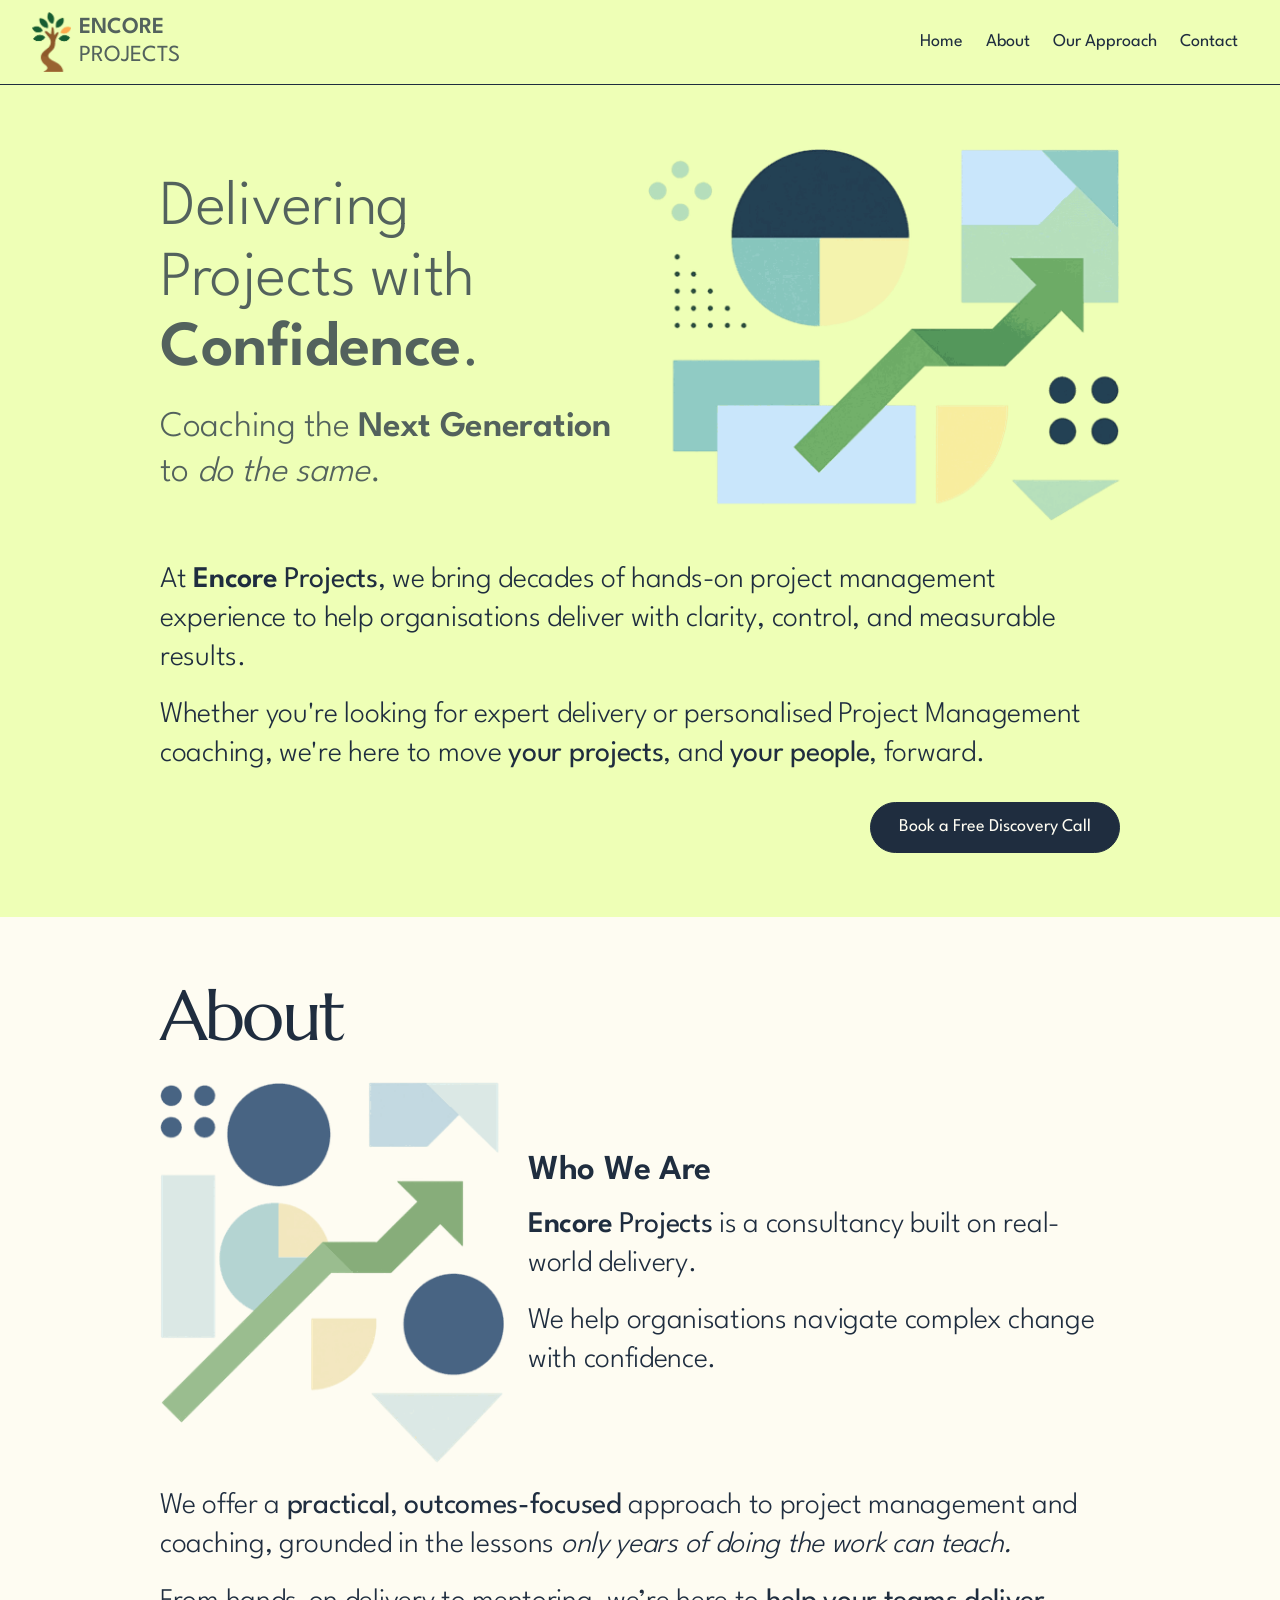
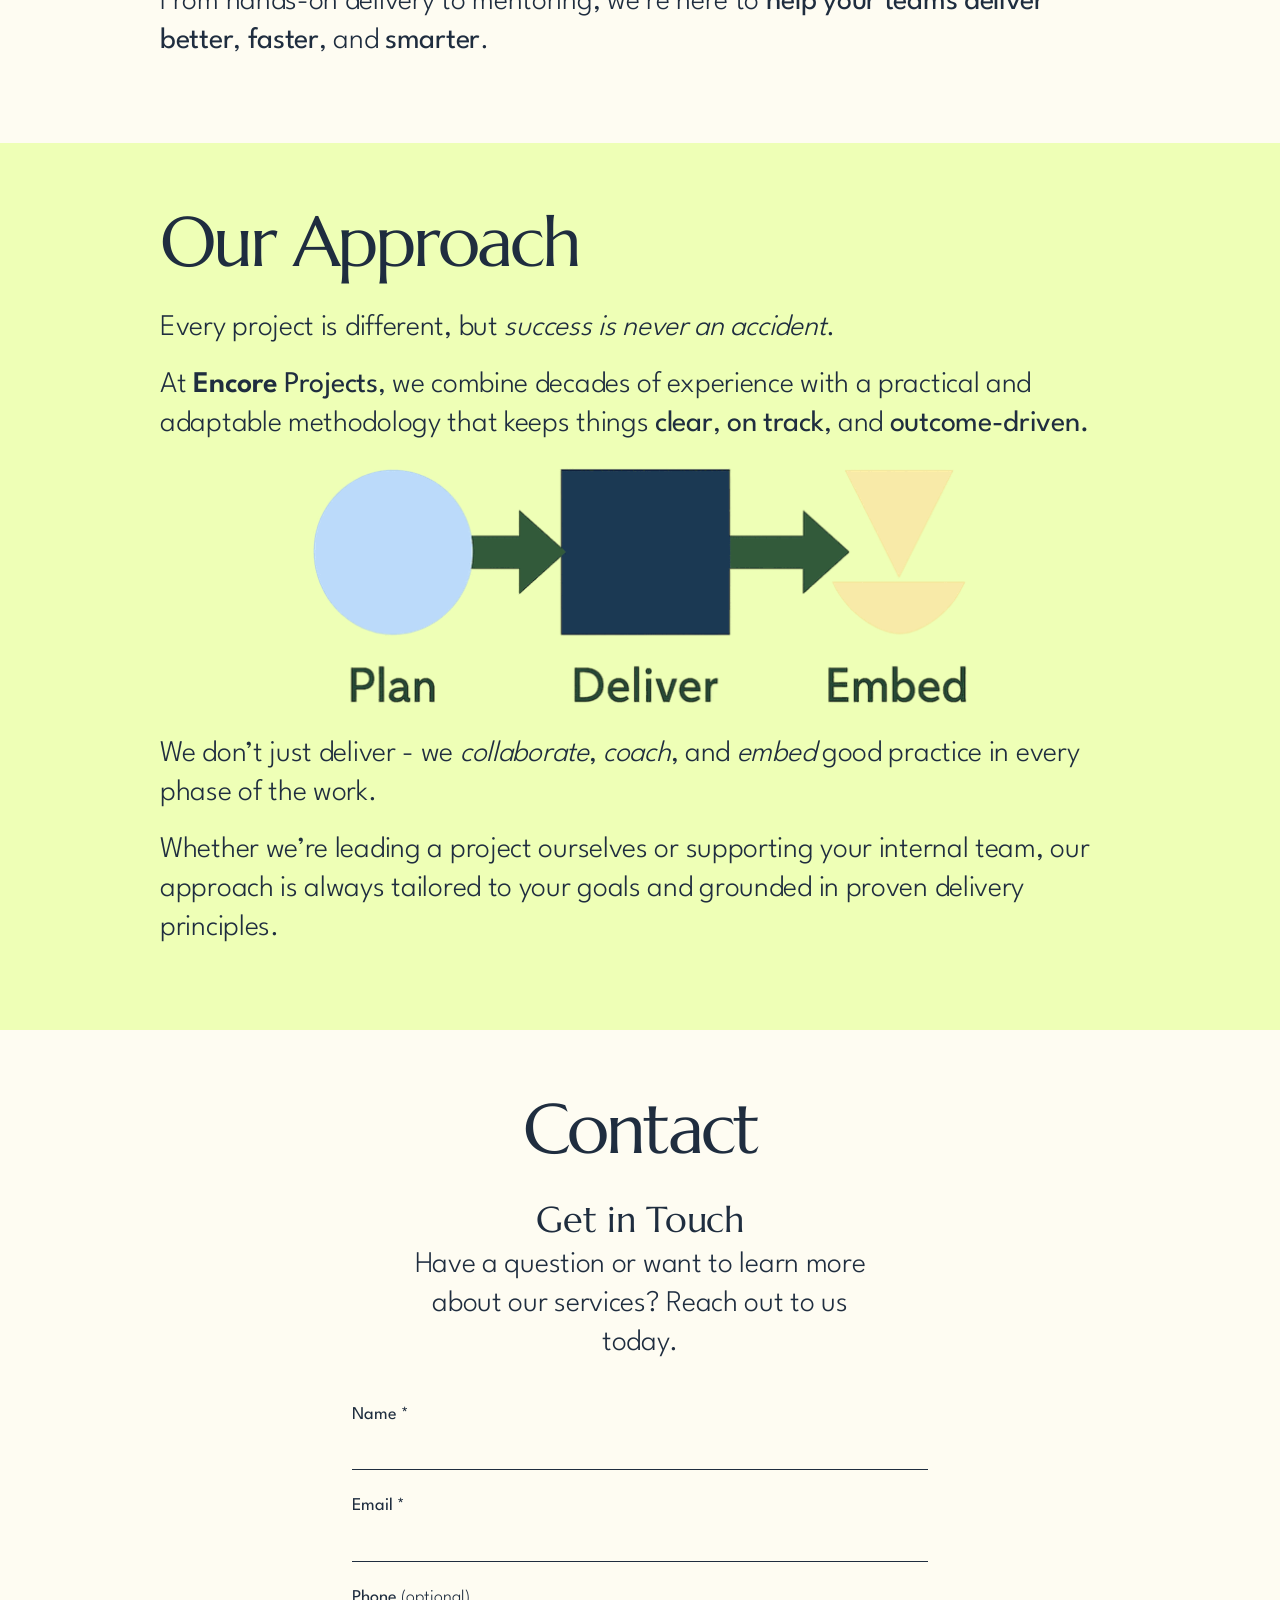
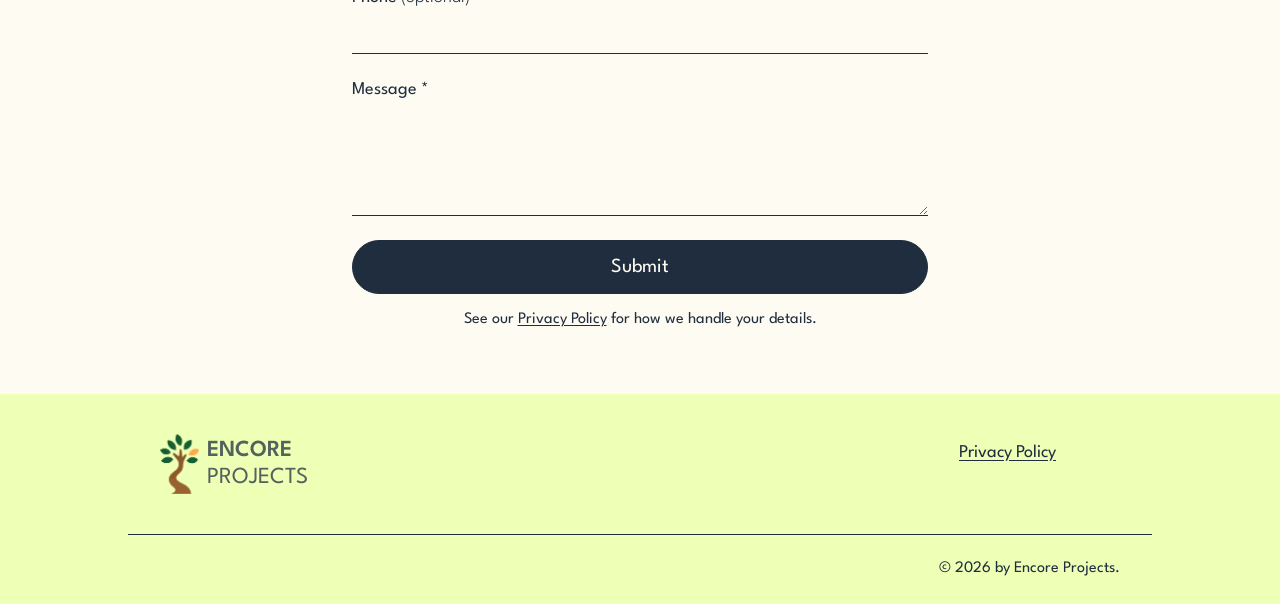
==== index.html @ f20ec8a7 "Rebuild site as plain HTML, CSS and vanilla JS One-page site (hero, about, approach, contact, footer" ====
<!DOCTYPE html>
<html lang="en-GB">
<head>
  <meta charset="utf-8">
  <meta name="viewport" content="width=device-width, initial-scale=1">
  <title>Encore Projects | Consulting &amp; Coaching</title>
  <meta name="description" content="Encore Projects brings decades of hands-on project management experience to help organisations deliver with clarity, control, and measurable results. Expert delivery and personalised project management coaching.">
  <link rel="canonical" href="https://encoreprojects.co.uk/">

  <!-- Open Graph (link previews). These URLs must be absolute, so they always point at the live site. -->
  <meta property="og:type" content="website">
  <meta property="og:site_name" content="Encore Projects">
  <meta property="og:title" content="Encore Projects | Consulting &amp; Coaching">
  <meta property="og:description" content="Delivering projects with confidence. Coaching the next generation to do the same.">
  <meta property="og:url" content="https://encoreprojects.co.uk/">
  <meta property="og:image" content="https://encoreprojects.co.uk/assets/img/og-image.jpg">
  <meta property="og:image:width" content="1200">
  <meta property="og:image:height" content="630">
  <meta property="og:image:alt" content="Encore Projects: Delivering Projects with Confidence">
  <meta property="og:locale" content="en_GB">
  <meta name="twitter:card" content="summary_large_image">

  <link rel="icon" href="favicon.ico" sizes="48x48">
  <link rel="icon" href="assets/img/favicon-192.png" type="image/png" sizes="192x192">
  <link rel="apple-touch-icon" href="assets/img/apple-touch-icon.png">
  <meta name="theme-color" content="#eeffb6">

  <link rel="preload" href="assets/fonts/league-spartan-variable.woff2" as="font" type="font/woff2" crossorigin>
  <link rel="preload" href="assets/fonts/marcellus-400.woff2" as="font" type="font/woff2" crossorigin>
  <link rel="stylesheet" href="assets/css/styles.css">
</head>
<body>
  <a class="skip-link" href="#main">Skip to main content</a>

  <!-- ======================= HEADER ======================= -->
  <header class="site-header">
    <div class="header-inner">
      <a class="brand" href="#home" aria-label="Encore Projects, back to top">
        <img src="assets/img/logo-tree-80.png" srcset="assets/img/logo-tree-80.png 1x, assets/img/logo-tree-160.png 2x" width="39" height="60" alt="">
        <span class="brand-name"><strong>ENCORE</strong> PROJECTS</span>
      </a>
      <nav aria-label="Site">
        <ul class="nav-list">
          <li><a href="#home">Home</a></li>
          <li><a href="#about">About</a></li>
          <li><a href="#approach">Our Approach</a></li>
          <!-- When the Testimonials section is switched back on, add:
               <li><a href="#testimonials">Testimonials</a></li> -->
          <li><a href="#contact">Contact</a></li>
        </ul>
      </nav>
    </div>
  </header>

  <main id="main">

    <!-- ======================= HERO ======================= -->
    <section id="home" class="section section--lime hero">
      <div class="container">
        <div class="hero-top">
          <div class="hero-heading">
            <h1>Delivering Projects with <strong>Confidence</strong>.</h1>
            <p class="hero-sub">Coaching the <strong>Next Generation</strong> to <em>do the same</em>.</p>
          </div>
          <img class="hero-art" src="assets/img/hero-art-480.png" srcset="assets/img/hero-art-480.png 480w, assets/img/hero-art-960.png 960w" sizes="(min-width: 48rem) 473px, 90vw" width="480" height="378" alt="Abstract illustration of geometric shapes with a green arrow rising from bottom left to top right, suggesting growth and progress">
        </div>
        <p>At <strong>Encore</strong> <span class="medium">Projects</span>, we bring decades of hands-on project management experience to help organisations deliver with clarity, control, and measurable results.</p>
        <p>Whether you're looking for expert delivery or personalised Project Management coaching, we're here to move <span class="medium">your projects</span>, and <span class="medium">your people</span>, forward.</p>
        <p class="hero-cta"><a class="button" href="#contact">Book a Free Discovery Call</a></p>
      </div>
    </section>

    <!-- ======================= ABOUT ======================= -->
    <section id="about" class="section section--cream">
      <div class="container">
        <h2>About</h2>
        <div class="about-top">
          <img class="about-art" src="assets/img/about-art-360.png" srcset="assets/img/about-art-360.png 360w, assets/img/about-art-720.png 720w" sizes="(min-width: 48rem) 343px, 70vw" width="360" height="399" loading="lazy" alt="Abstract illustration of circles, squares and triangles in soft blues and greens with an arrow pointing upwards">
          <div>
            <h3>Who We Are</h3>
            <p><strong>Encore</strong> <span class="medium">Projects</span> is a consultancy built on real-world delivery.</p>
            <!-- TODO: Fill in the real numbers and industries, then un-comment this sentence.
                 The Wix site still had the template placeholder text:
            <p>Led by a seasoned project manager with over [X] years of experience across [industries/clients if relevant]</p>
            -->
            <p>We help organisations navigate complex change with confidence.</p>
          </div>
        </div>
        <p>We offer a <span class="medium">practical</span>, <span class="medium">outcomes-focused</span> approach to project management and coaching, grounded in the lessons <em>only years of doing the work can teach.</em></p>
        <p>From hands-on delivery to mentoring, we’re here to <span class="medium">help your teams deliver better</span>, <span class="medium">faster</span>, and <span class="medium">smarter</span>.</p>
      </div>
    </section>

    <!-- ======================= OUR APPROACH ======================= -->
    <section id="approach" class="section section--lime">
      <div class="container">
        <h2>Our Approach</h2>
        <p>Every project is different, but <em>success is never an accident</em>.</p>
        <p>At <strong>Encore</strong> <span class="medium">Projects</span>, we combine decades of experience with a practical and adaptable methodology that keeps things <span class="medium">clear</span>, <span class="medium">on track</span>, and <span class="medium">outcome-driven.</span></p>
        <img class="approach-art" src="assets/img/plan-deliver-embed-660.png" srcset="assets/img/plan-deliver-embed-660.png 660w, assets/img/plan-deliver-embed-1320.png 1320w" sizes="(min-width: 48rem) 654px, 90vw" width="660" height="237" loading="lazy" alt="Three-step diagram: Plan, then Deliver, then Embed, joined by arrows">
        <p>We don’t just deliver - we <em>collaborate</em>, <em>coach</em>, and <em>embed</em> good practice in every phase of the work.</p>
        <p>Whether we’re leading a project ourselves or supporting your internal team, our approach is always tailored to your goals and grounded in proven delivery principles.</p>
      </div>
    </section>

    <!-- ======================= TESTIMONIALS (HIDDEN) =======================
         TODO: The Wix site only had template filler testimonials (the ones
         mentioning "A. Oliveira"), so this whole section is commented out.
         When real testimonials exist:
           1. Replace the TODO name/quote below (copy one <li>...</li> block per testimonial).
           2. Delete the two marker lines "TESTIMONIALS-START" and "TESTIMONIALS-END"
              so the section is no longer inside a comment.
           3. Un-comment the Testimonials link in the header nav.
         See AGENTS.md, "How to add a testimonial".

    TESTIMONIALS-START
    <section id="testimonials" class="section section--sage">
      <div class="container">
        <h2>Testimonials</h2>
        <p class="eyebrow">Client Stories</p>
        <p class="testimonials-intro">Discover what our clients have to say about their experience with Encore Projects.</p>
        <ul class="testimonial-list">
          <li class="testimonial">
            <p class="testimonial-name">TODO: Client name</p>
            <blockquote>"TODO: Real client quote."</blockquote>
          </li>
        </ul>
      </div>
    </section>
    TESTIMONIALS-END -->

    <!-- ======================= CONTACT ======================= -->
    <section id="contact" class="section section--cream contact">
      <div class="container">
        <h2>Contact</h2>
        <h3>Get in Touch</h3>
        <p>Have a question or want to learn more about our services? Reach out to us today.</p>

        <!-- TODO: Replace <FORM_ID> in the action below with the real Formspree form ID
             (create the form at https://formspree.io). Until then the form shows an error. -->
        <form id="contact-form" class="contact-form" action="https://formspree.io/f/<FORM_ID>" method="POST">
          <div class="field">
            <label for="name">Name <span aria-hidden="true">*</span></label>
            <input id="name" name="name" type="text" autocomplete="name" required>
          </div>
          <div class="field">
            <label for="email">Email <span aria-hidden="true">*</span></label>
            <input id="email" name="email" type="email" autocomplete="email" required>
          </div>
          <div class="field">
            <label for="phone">Phone <span class="optional">(optional)</span></label>
            <input id="phone" name="phone" type="tel" autocomplete="tel">
          </div>
          <div class="field">
            <label for="message">Message <span aria-hidden="true">*</span></label>
            <textarea id="message" name="message" rows="4" required></textarea>
          </div>
          <!-- Honeypot: hidden from people, spam bots fill it in and Formspree discards the message. -->
          <div class="hp" aria-hidden="true">
            <label for="company-website">Leave this field empty</label>
            <input id="company-website" name="_gotcha" type="text" tabindex="-1" autocomplete="off">
          </div>
          <button class="button button--wide" type="submit">Submit</button>
          <p id="form-status" class="form-status" role="status" aria-live="polite"></p>
          <p class="form-note">See our <a href="privacy.html">Privacy Policy</a> for how we handle your details.</p>
        </form>
      </div>
    </section>
  </main>

  <!-- ======================= FOOTER ======================= -->
  <footer class="site-footer">
    <div class="container footer-inner">
      <a class="brand" href="#home" aria-label="Encore Projects, back to top">
        <img src="assets/img/logo-tree-80.png" srcset="assets/img/logo-tree-80.png 1x, assets/img/logo-tree-160.png 2x" width="39" height="60" loading="lazy" alt="">
        <span class="brand-name"><strong>ENCORE</strong> PROJECTS</span>
      </a>

      <!-- TODO: Add the real contact details, then un-comment this block.
           The Wix site only had template placeholders (123-456-7890, info@mysite.com,
           500 Terry Francine St. San Francisco, CA 94158), so nothing is shown for now.
      <address class="footer-contact">
        <a href="tel:TODO-PHONE-NUMBER">TODO: phone number</a><br>
        <a href="mailto:TODO-EMAIL-ADDRESS">TODO: email address</a><br>
        TODO: postal address
      </address>
      -->

      <!-- TODO: Add links to Encore Projects' own social accounts here, if there are any.
           The Wix site linked to Wix's own Facebook/Twitter/TikTok accounts, so they were removed. -->

      <ul class="footer-links">
        <li><a href="privacy.html">Privacy Policy</a></li>
      </ul>
    </div>
    <div class="container footer-bottom">
      <p>© <span id="year">2026</span> by Encore Projects.</p>
    </div>
  </footer>

  <script src="assets/js/main.js" defer></script>
</body>
</html>
---- assets/css/styles.css ----
/* Encore Projects: site styles.
   Mobile-first: the base rules are for phones, and the @media block
   near the bottom adjusts the layout for wider screens.
   Colours, fonts and sizes are defined once as variables below. */

/* ---------- Fonts (self-hosted, no third-party requests) ---------- */
@font-face {
  font-family: "League Spartan";
  src: url("../fonts/league-spartan-variable.woff2") format("woff2");
  font-weight: 100 900;
  font-style: normal;
  font-display: swap;
}

@font-face {
  font-family: "Marcellus";
  src: url("../fonts/marcellus-400.woff2") format("woff2");
  font-weight: 400;
  font-style: normal;
  font-display: swap;
}

/* ---------- Design tokens ---------- */
:root {
  /* Colours (taken from the original Wix site) */
  --lime: #eeffb6;       /* header, hero, approach, footer background */
  --cream: #fefcf2;      /* about and contact background */
  --navy: #1f2d3f;       /* body text, buttons, lines */
  --sage: #53625d;       /* logo text, hero headline, testimonials background */
  --error: #a4161a;
  --success: #1e5631;

  /* Fonts */
  --font-body: "League Spartan", "Helvetica Neue", Arial, sans-serif;
  --font-display: "Marcellus", Georgia, "Times New Roman", serif;

  /* Sizes that grow smoothly from phone to desktop */
  --text-body: clamp(1.25rem, 0.95rem + 1.4vw, 1.875rem);   /* 20px -> 30px */
  --text-h1: clamp(2.5rem, 1.6rem + 4.2vw, 4rem);           /* 40px -> 64px */
  --text-h2: clamp(2.75rem, 1.9rem + 4vw, 4.375rem);        /* 44px -> 70px */
  --text-h3: clamp(1.625rem, 1.3rem + 1.4vw, 2.1875rem);    /* 26px -> 35px */
  --text-small: 1.125rem;                                   /* 18px */

  --content-width: 60rem;
  --gutter: 1.25rem;
}

/* ---------- Base ---------- */
*,
*::before,
*::after {
  box-sizing: border-box;
}

html {
  scroll-behavior: smooth;
  -webkit-text-size-adjust: 100%;
}

@media (prefers-reduced-motion: reduce) {
  html {
    scroll-behavior: auto;
  }
}

body {
  margin: 0;
  background: var(--cream);
  color: var(--navy);
  font-family: var(--font-body);
  font-size: var(--text-body);
  font-weight: 300;
  line-height: 1.3;
  letter-spacing: -0.01em;
}

img {
  display: block;
  max-width: 100%;
  height: auto;
}

p {
  margin: 0 0 0.6em;
}

strong {
  font-weight: 600;
}

.medium {
  font-weight: 400;
}

a {
  color: inherit;
  text-underline-offset: 0.15em;
}

h1,
h2,
h3 {
  margin: 0;
}

/* Visible keyboard focus everywhere */
:focus-visible {
  outline: 3px solid var(--navy);
  outline-offset: 3px;
  border-radius: 2px;
}

.section--sage :focus-visible {
  outline-color: var(--lime);
}

.skip-link {
  position: absolute;
  left: 0.5rem;
  top: -10rem;
  z-index: 10;
  padding: 0.5rem 1rem;
  background: var(--navy);
  color: var(--cream);
  font-size: var(--text-small);
  font-weight: 400;
  border-radius: 0 0 0.5rem 0.5rem;
}

.skip-link:focus {
  top: 0;
}

.container {
  width: 100%;
  max-width: calc(var(--content-width) + 2 * var(--gutter));
  margin-inline: auto;
  padding-inline: var(--gutter);
}

/* ---------- Header ---------- */
.site-header {
  background: var(--lime);
  border-bottom: 1px solid var(--navy);
}

.header-inner {
  display: flex;
  flex-direction: column;
  align-items: center;
  gap: 0.25rem;
  max-width: 80rem;
  margin-inline: auto;
  padding: 0.75rem var(--gutter);
}

.brand {
  display: inline-flex;
  align-items: center;
  gap: 0.5rem;
  color: var(--sage);
  text-decoration: none;
}

.brand-name {
  width: min-content; /* puts ENCORE and PROJECTS on separate lines */
  font-size: 1.4375rem;
  font-weight: 400;
  line-height: 1.2;
  letter-spacing: 0;
}

.nav-list {
  display: flex;
  flex-wrap: wrap;
  justify-content: center;
  gap: 0 0.25rem;
  margin: 0;
  padding: 0;
  list-style: none;
}

.nav-list a {
  display: block;
  padding: 0.6rem 0.6rem;
  font-size: var(--text-small);
  font-weight: 400;
  letter-spacing: 0;
  white-space: nowrap;
  text-decoration: none;
}

.nav-list a:hover {
  text-decoration: underline;
}

/* ---------- Sections ---------- */
.section {
  padding-block: 3rem;
  scroll-margin-top: 0;
}

.section--lime {
  background: var(--lime);
}

.section--cream {
  background: var(--cream);
}

.section--sage {
  background: var(--sage);
  color: var(--lime);
}

h2,
.prose h1 {
  margin-bottom: 0.45em;
  font-family: var(--font-display);
  font-size: var(--text-h2);
  font-weight: 400;
  line-height: 1;
  letter-spacing: -0.04em;
}

h3 {
  margin-bottom: 0.35em;
  font-size: var(--text-h3);
  font-weight: 600;
  line-height: 1.3;
}

/* ---------- Buttons ---------- */
.button {
  display: inline-block;
  padding: 0.8rem 1.75rem;
  border: 1px solid var(--navy);
  border-radius: 100px;
  background: var(--navy);
  color: var(--cream);
  font-family: inherit;
  font-size: var(--text-small);
  font-weight: 400;
  line-height: 1.3;
  letter-spacing: 0;
  text-align: center;
  text-decoration: none;
  cursor: pointer;
  transition: background-color 0.2s, color 0.2s;
}

.button:hover {
  background: transparent;
  color: var(--navy);
}

.button[disabled] {
  opacity: 0.6;
  cursor: progress;
}

.button--wide {
  width: 100%;
  font-size: 1.25rem;
}

/* ---------- Hero ---------- */
.hero-top {
  display: grid;
  gap: 2rem;
  margin-bottom: 2.5rem;
}

.hero h1 {
  color: var(--sage);
  font-size: var(--text-h1);
  font-weight: 300;
  line-height: 1.1;
}

.hero-sub {
  margin: 1.25rem 0 0;
  color: var(--sage);
  font-size: clamp(1.625rem, 1.3rem + 1.5vw, 2.25rem);
  line-height: 1.25;
}

.hero-art {
  width: min(100%, 29.5rem);
  margin-inline: auto;
}

.hero-cta {
  margin: 1.75rem 0 0;
  text-align: center;
}

/* ---------- About ---------- */
.about-top {
  display: grid;
  gap: 1.5rem;
  margin-bottom: 1.5rem;
}

.about-art {
  width: min(70%, 21.5rem);
  margin-inline: auto;
}

/* ---------- Our Approach ---------- */
.approach-art {
  width: min(100%, 40.875rem);
  margin: 1.5rem auto 2rem;
}

/* ---------- Testimonials (section is currently commented out in index.html) ---------- */
.eyebrow {
  font-size: 1rem;
  font-weight: 400;
  letter-spacing: 0;
}

.testimonials-intro {
  max-width: 40rem;
  margin-bottom: 3rem;
  font-family: var(--font-display);
  font-size: clamp(1.5rem, 1.2rem + 1.4vw, 2.25rem);
  line-height: 1.4;
  letter-spacing: 0;
}

.testimonial-list {
  margin: 0;
  padding: 0;
  list-style: none;
}

.testimonial {
  display: grid;
  gap: 0.5rem;
  padding-block: 1.5rem;
  border-top: 1px solid var(--lime);
}

.testimonial-name {
  margin: 0;
  font-family: var(--font-display);
  font-size: clamp(1.5rem, 1.2rem + 1.2vw, 2.125rem);
  line-height: 1.4;
  letter-spacing: 0;
}

.testimonial blockquote {
  margin: 0;
  font-weight: 400;
}

/* ---------- Contact ---------- */
.contact {
  text-align: center;
}

.contact h3 {
  margin-bottom: 0;
  font-family: var(--font-display);
  font-size: clamp(1.75rem, 1.4rem + 1.4vw, 2.25rem);
  font-weight: 400;
  line-height: 1.4;
}

.contact .container > p {
  max-width: 31rem;
  margin-inline: auto;
}

.contact-form {
  max-width: 36rem;
  margin: 2.5rem auto 0;
  font-size: var(--text-small);
  letter-spacing: 0;
  text-align: left;
}

.field {
  margin-bottom: 1.5rem;
}

.field label {
  display: block;
  margin-bottom: 0.25rem;
  font-weight: 400;
}

.optional {
  font-weight: 300;
}

.field input,
.field textarea {
  display: block;
  width: 100%;
  padding: 0.5rem 0.25rem;
  border: 0;
  border-bottom: 1px solid var(--navy);
  border-radius: 0;
  background: transparent;
  color: inherit;
  font: inherit;
  font-weight: 400;
}

.field textarea {
  resize: vertical;
  min-height: 6rem;
}

.field input:hover,
.field textarea:hover {
  border-bottom-width: 2px;
  padding-bottom: calc(0.5rem - 1px);
}

.field input:focus-visible,
.field textarea:focus-visible {
  outline-offset: 2px;
}

/* Honeypot: off-screen so people never see it, but bots still fill it in */
.hp {
  position: absolute;
  left: -9999px;
  width: 1px;
  height: 1px;
  overflow: hidden;
}

.form-status {
  margin: 1rem 0 0;
  font-weight: 400;
  text-align: center;
}

.form-status:empty {
  display: none;
}

.form-status--success {
  color: var(--success);
}

.form-status--error {
  color: var(--error);
}

.form-note {
  margin: 1rem 0 0;
  font-size: 1rem;
  font-weight: 400;
  text-align: center;
}

/* ---------- Footer ---------- */
.site-footer {
  background: var(--lime);
  padding-top: 2.5rem;
  font-size: var(--text-small);
  font-weight: 400;
  letter-spacing: 0;
}

.footer-inner {
  display: grid;
  gap: 1.5rem;
  padding-bottom: 2.5rem;
}

.footer-contact {
  font-style: normal;
  line-height: 1.5;
}

.footer-links {
  margin: 0;
  padding: 0;
  list-style: none;
}

.footer-links a,
.footer-contact a {
  display: inline-block;
  padding-block: 0.4rem;
}

.footer-bottom {
  padding-block: 1.5rem;
  border-top: 1px solid var(--navy);
  font-size: 1rem;
}

.footer-bottom p {
  margin: 0;
}

/* ---------- Privacy page ---------- */
.prose h2 {
  margin-top: 1.5em;
  margin-bottom: 0.3em;
  font-family: var(--font-body);
  font-size: var(--text-h3);
  font-weight: 600;
  line-height: 1.3;
  letter-spacing: -0.01em;
}

.prose p {
  max-width: 45rem;
}

/* ---------- Wider screens (tablet and up) ---------- */
@media (min-width: 48rem) {
  :root {
    --gutter: 2rem;
  }

  .header-inner {
    flex-direction: row;
    justify-content: space-between;
  }

  .section {
    padding-block: 4rem;
  }

  .hero-top {
    grid-template-columns: 1fr minmax(0, 29.5rem);
    align-items: center;
  }

  .hero-cta {
    text-align: right;
  }

  .about-top {
    grid-template-columns: minmax(0, 21.5rem) 1fr;
    align-items: center;
  }

  .about-art {
    width: 100%;
  }

  .testimonial {
    grid-template-columns: 2fr 3fr;
    gap: 2rem;
  }

  .footer-inner {
    grid-template-columns: 1fr auto auto;
    gap: 4rem;
    align-items: start;
  }

  .footer-bottom {
    text-align: right;
  }
}
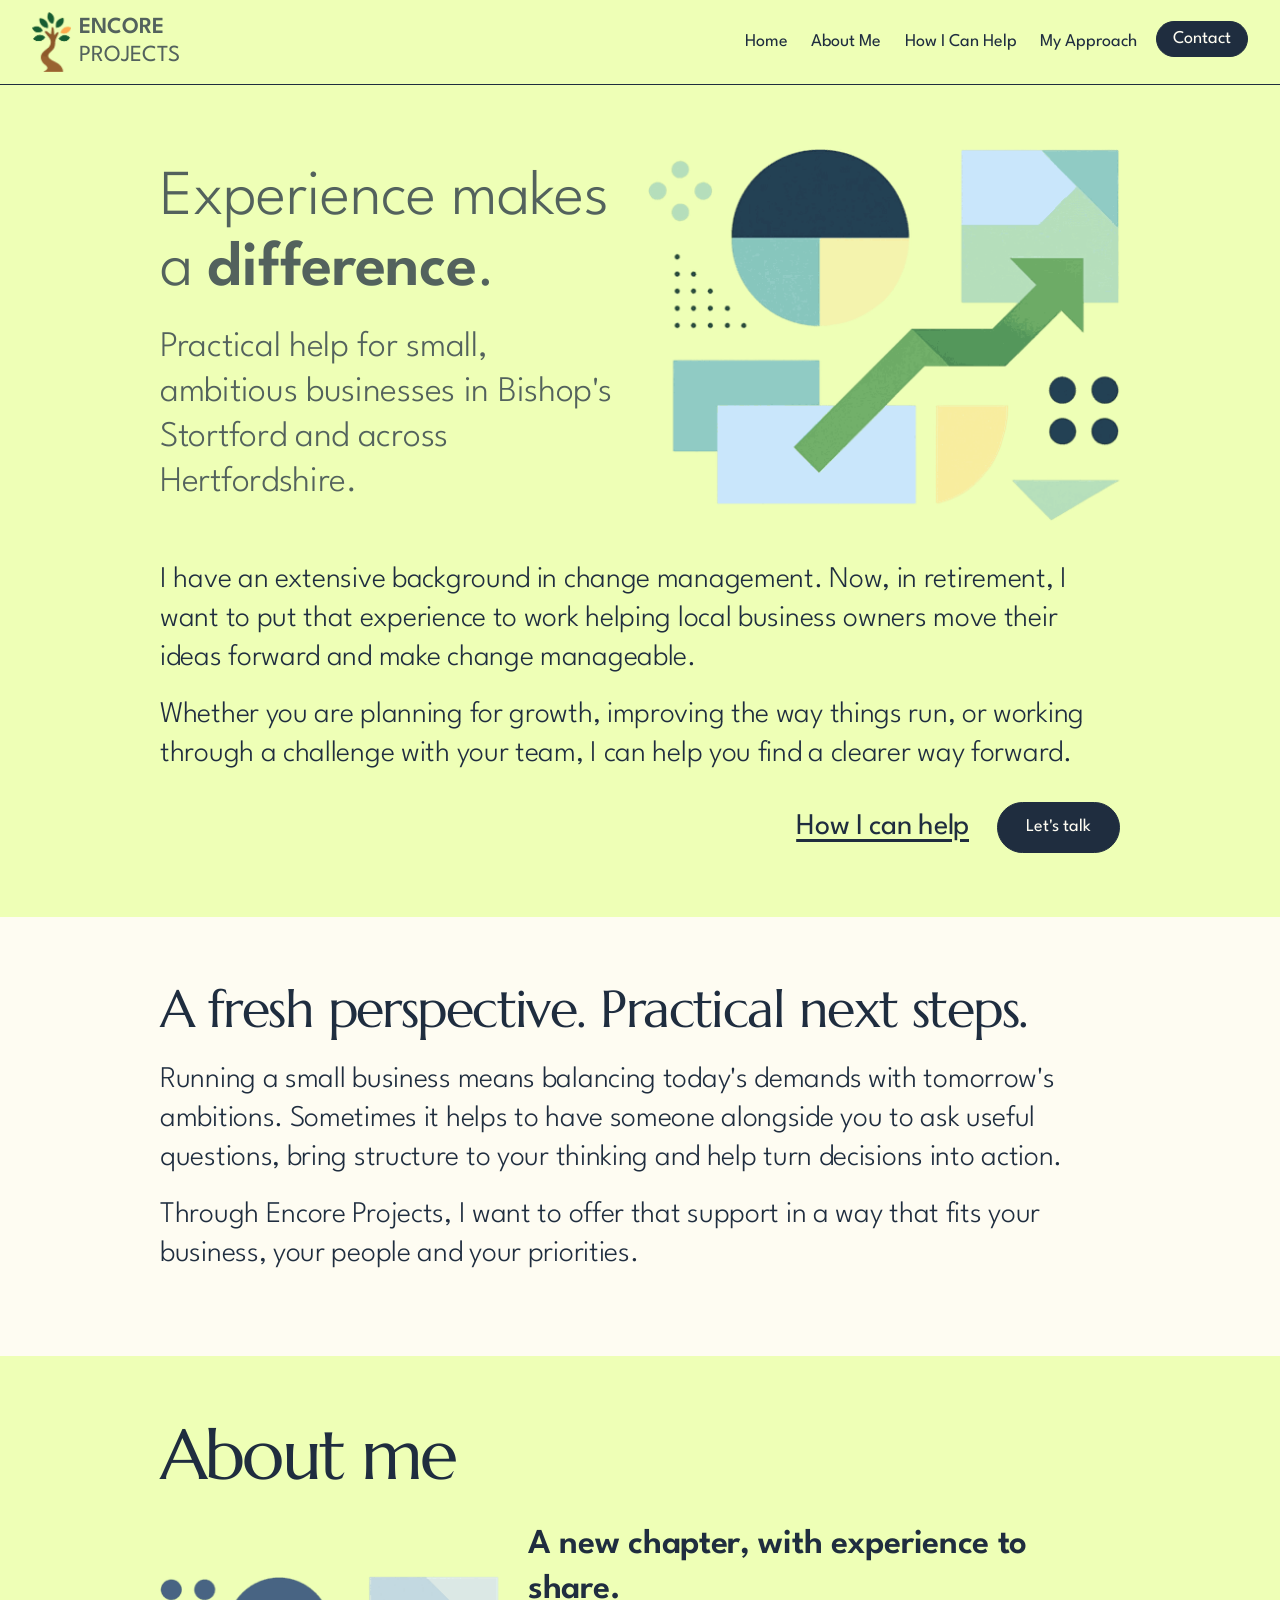
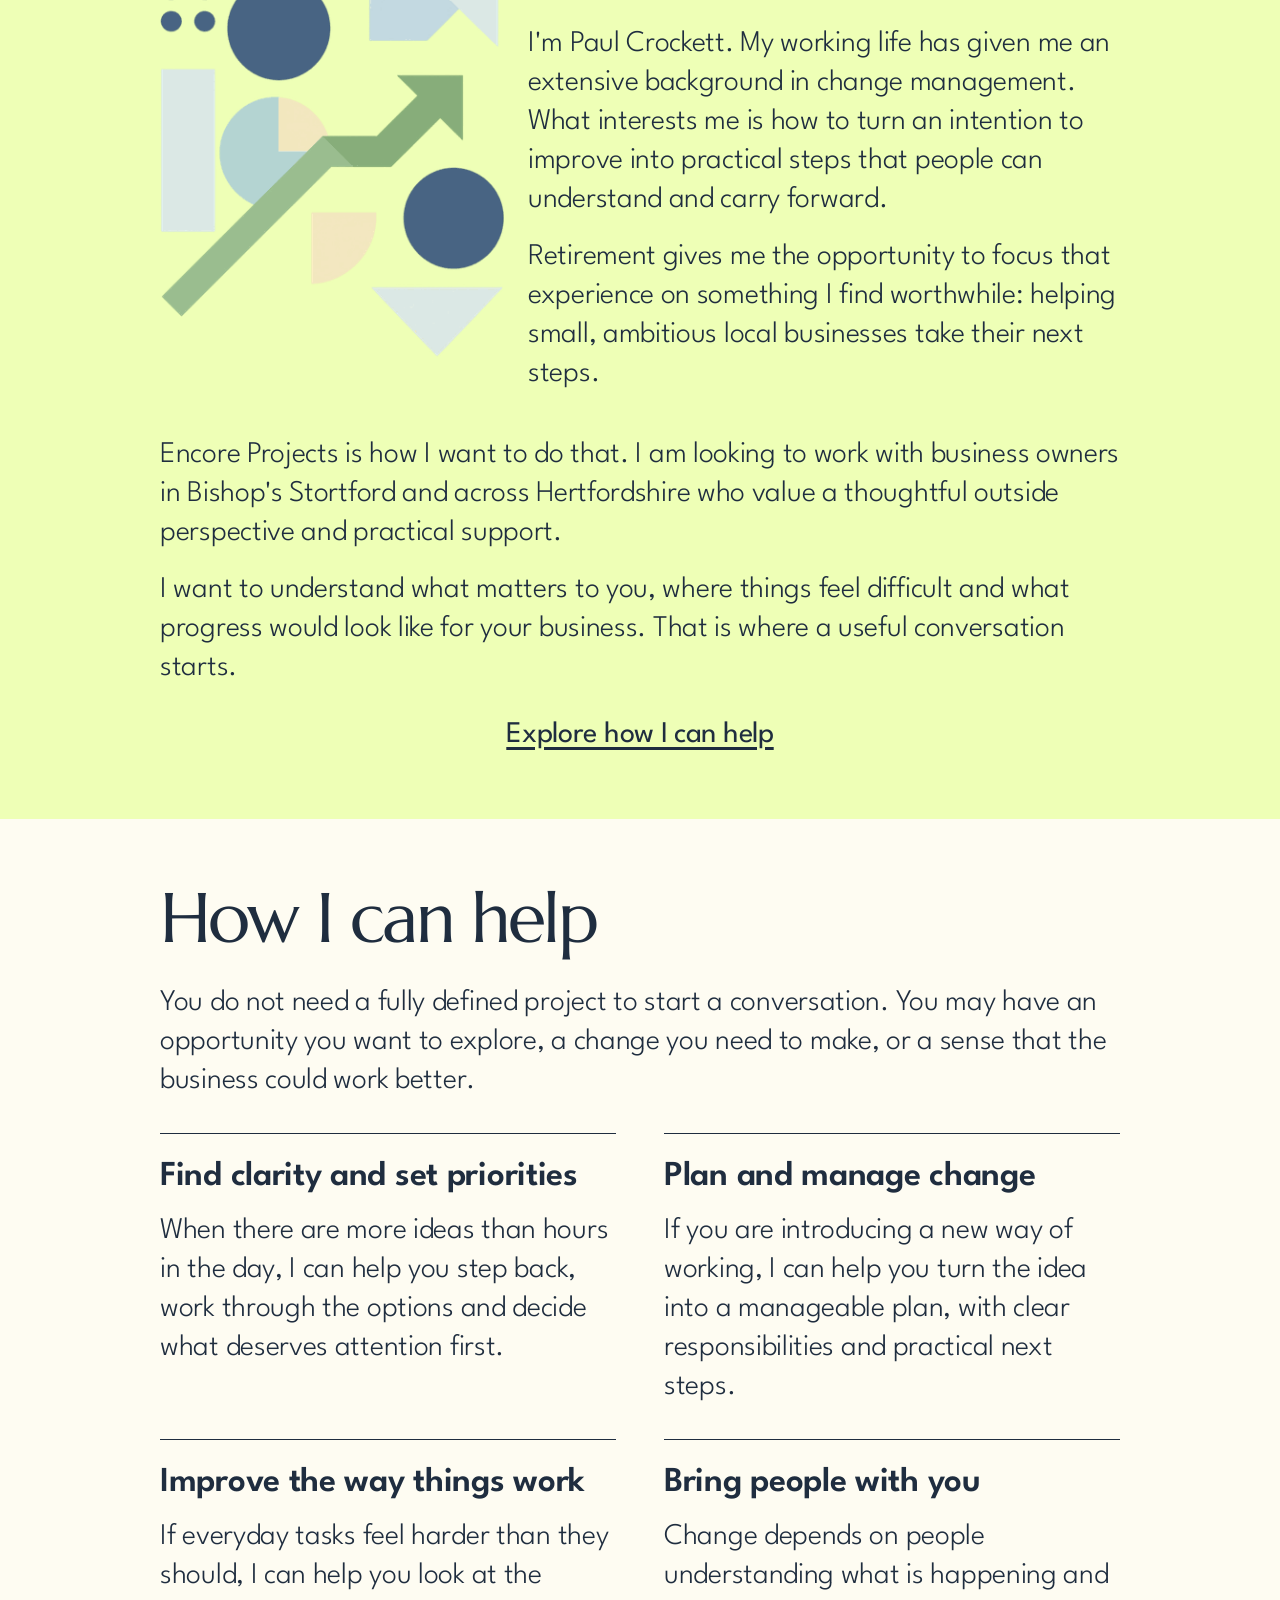
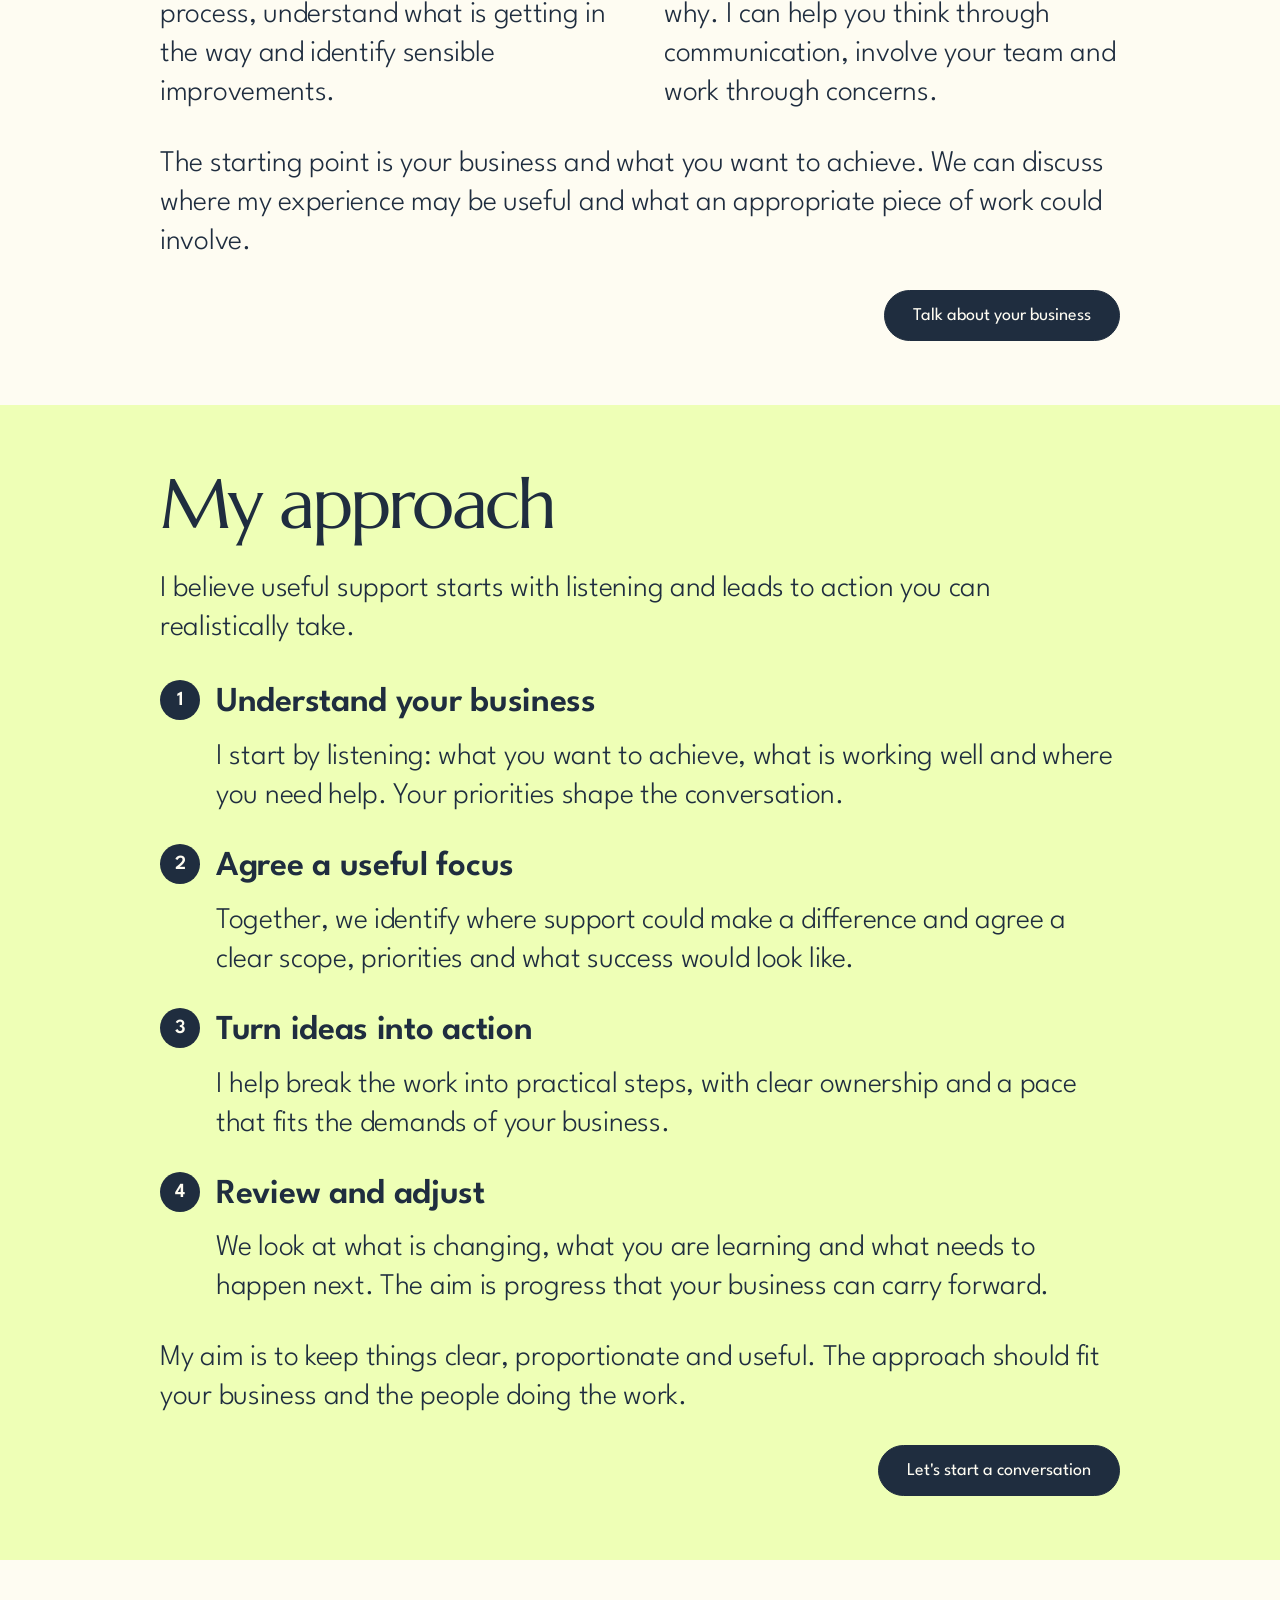
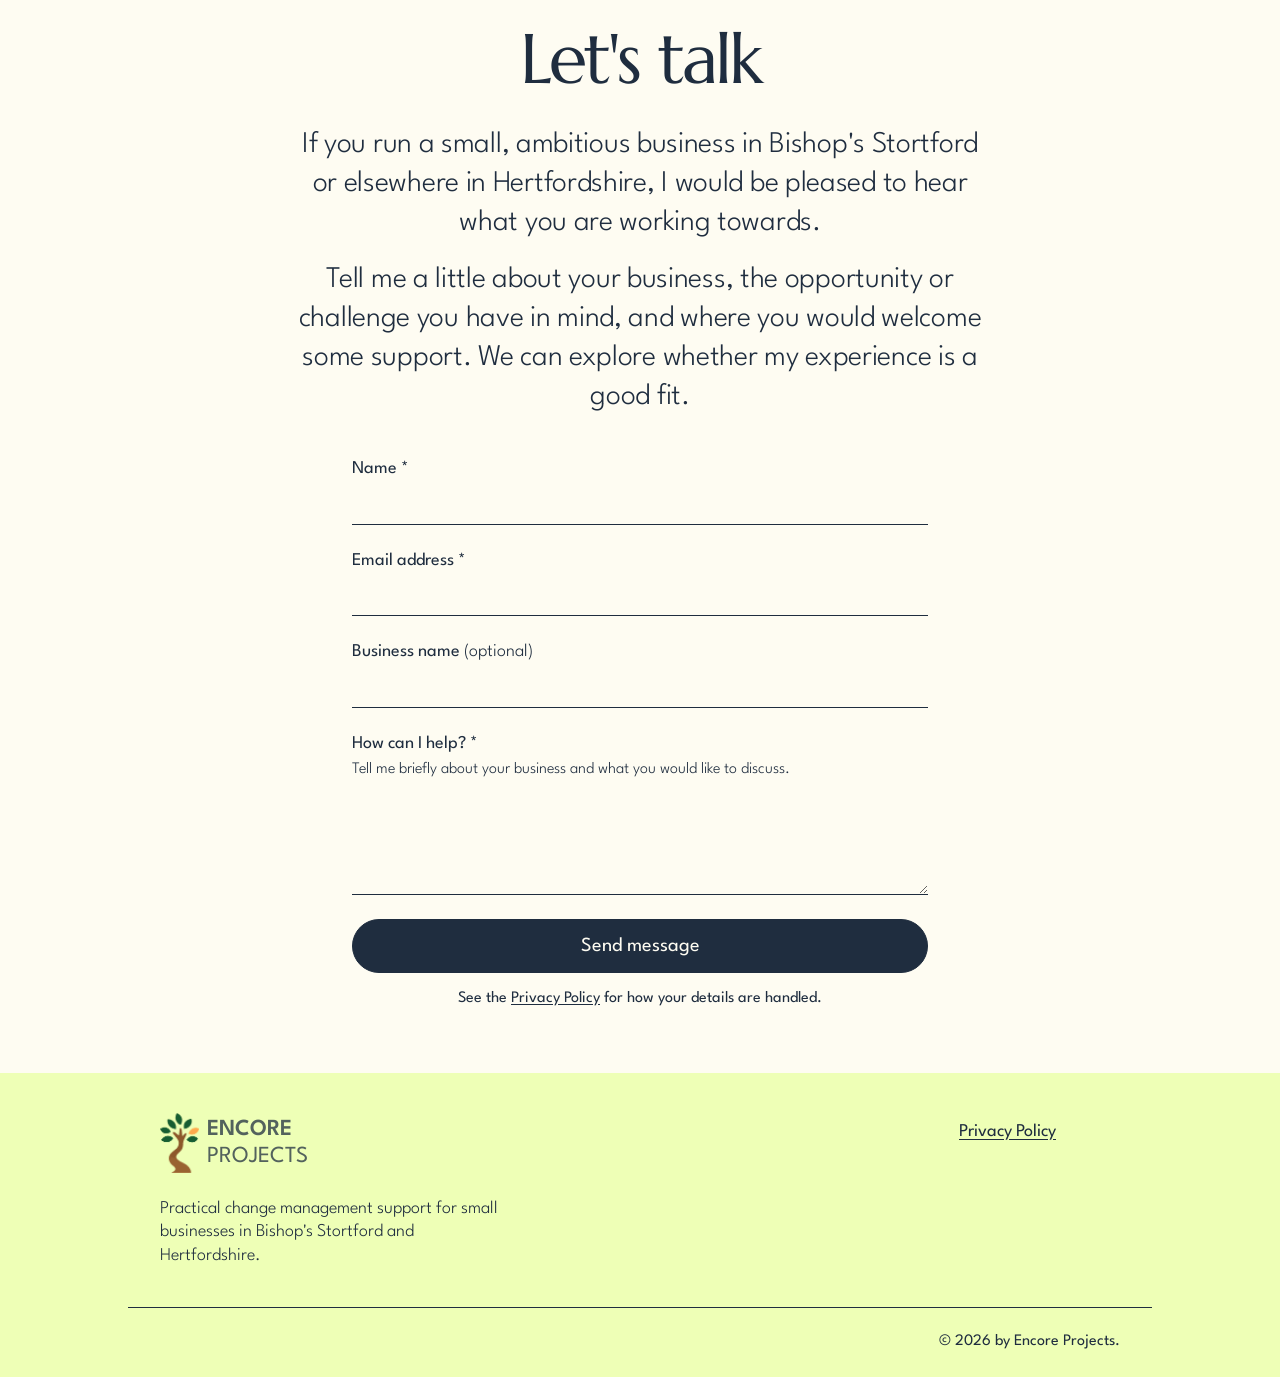
==== commit 522c3f90: "Rewrite the site in Paul's own voice New headline "Experience makes a difference.", first-person cop" ====
--- a/index.html
+++ b/index.html
@@ -3,20 +3,20 @@
 <head>
   <meta charset="utf-8">
   <meta name="viewport" content="width=device-width, initial-scale=1">
-  <title>Encore Projects | Consulting &amp; Coaching</title>
-  <meta name="description" content="Encore Projects brings decades of hands-on project management experience to help organisations deliver with clarity, control, and measurable results. Expert delivery and personalised project management coaching.">
+  <title>Encore Projects | Small Business Support in Hertfordshire</title>
+  <meta name="description" content="Practical change management support for small, ambitious businesses in Bishop's Stortford and Hertfordshire. Experience makes a difference.">
   <link rel="canonical" href="https://encoreprojects.co.uk/">
 
   <!-- Open Graph (link previews). These URLs must be absolute, so they always point at the live site. -->
   <meta property="og:type" content="website">
   <meta property="og:site_name" content="Encore Projects">
-  <meta property="og:title" content="Encore Projects | Consulting &amp; Coaching">
-  <meta property="og:description" content="Delivering projects with confidence. Coaching the next generation to do the same.">
+  <meta property="og:title" content="Encore Projects | Small Business Support in Hertfordshire">
+  <meta property="og:description" content="Practical change management support for small, ambitious businesses in Bishop's Stortford and Hertfordshire. Experience makes a difference.">
   <meta property="og:url" content="https://encoreprojects.co.uk/">
   <meta property="og:image" content="https://encoreprojects.co.uk/assets/img/og-image.jpg">
   <meta property="og:image:width" content="1200">
   <meta property="og:image:height" content="630">
-  <meta property="og:image:alt" content="Encore Projects: Delivering Projects with Confidence">
+  <meta property="og:image:alt" content="Encore Projects: Experience makes a difference.">
   <meta property="og:locale" content="en_GB">
   <meta name="twitter:card" content="summary_large_image">
 
@@ -35,18 +35,19 @@
   <!-- ======================= HEADER ======================= -->
   <header class="site-header">
     <div class="header-inner">
-      <a class="brand" href="#home" aria-label="Encore Projects, back to top">
+      <a class="brand" href="#home" aria-label="Encore Projects, Home">
         <img src="assets/img/logo-tree-80.png" srcset="assets/img/logo-tree-80.png 1x, assets/img/logo-tree-160.png 2x" width="39" height="60" alt="">
         <span class="brand-name"><strong>ENCORE</strong> PROJECTS</span>
       </a>
       <nav aria-label="Site">
         <ul class="nav-list">
           <li><a href="#home">Home</a></li>
-          <li><a href="#about">About</a></li>
-          <li><a href="#approach">Our Approach</a></li>
+          <li><a href="#about-me">About Me</a></li>
+          <li><a href="#how-i-can-help">How I Can Help</a></li>
+          <li><a href="#my-approach">My Approach</a></li>
           <!-- When the Testimonials section is switched back on, add:
                <li><a href="#testimonials">Testimonials</a></li> -->
-          <li><a href="#contact">Contact</a></li>
+          <li><a class="nav-cta" href="#contact">Contact</a></li>
         </ul>
       </nav>
     </div>
@@ -54,52 +55,107 @@
 
   <main id="main">
 
-    <!-- ======================= HERO ======================= -->
+    <!-- ======================= HOME (HERO) ======================= -->
     <section id="home" class="section section--lime hero">
       <div class="container">
         <div class="hero-top">
           <div class="hero-heading">
-            <h1>Delivering Projects with <strong>Confidence</strong>.</h1>
-            <p class="hero-sub">Coaching the <strong>Next Generation</strong> to <em>do the same</em>.</p>
-          </div>
-          <img class="hero-art" src="assets/img/hero-art-480.png" srcset="assets/img/hero-art-480.png 480w, assets/img/hero-art-960.png 960w" sizes="(min-width: 48rem) 473px, 90vw" width="480" height="378" alt="Abstract illustration of geometric shapes with a green arrow rising from bottom left to top right, suggesting growth and progress">
+            <h1>Experience makes a <strong>difference</strong>.</h1>
+            <p class="hero-sub">Practical help for small, ambitious businesses in Bishop's Stortford and across Hertfordshire.</p>
+          </div>
+          <img class="hero-art" src="assets/img/hero-art-480.png" srcset="assets/img/hero-art-480.png 480w, assets/img/hero-art-960.png 960w" sizes="(min-width: 48rem) 473px, 90vw" width="480" height="378" alt="">
         </div>
-        <p>At <strong>Encore</strong> <span class="medium">Projects</span>, we bring decades of hands-on project management experience to help organisations deliver with clarity, control, and measurable results.</p>
-        <p>Whether you're looking for expert delivery or personalised Project Management coaching, we're here to move <span class="medium">your projects</span>, and <span class="medium">your people</span>, forward.</p>
-        <p class="hero-cta"><a class="button" href="#contact">Book a Free Discovery Call</a></p>
-      </div>
-    </section>
-
-    <!-- ======================= ABOUT ======================= -->
-    <section id="about" class="section section--cream">
-      <div class="container">
-        <h2>About</h2>
+        <p>I have an extensive background in change management. Now, in retirement, I want to put that experience to work helping local business owners move their ideas forward and make change manageable.</p>
+        <p>Whether you are planning for growth, improving the way things run, or working through a challenge with your team, I can help you find a clearer way forward.</p>
+        <p class="actions actions--end">
+          <a class="text-link" href="#how-i-can-help">How I can help</a>
+          <a class="button" href="#contact">Let's talk</a>
+        </p>
+      </div>
+    </section>
+
+    <!-- ======================= HOME (SUPPORTING SECTION) ======================= -->
+    <section class="section section--cream" aria-labelledby="fresh-perspective">
+      <div class="container">
+        <h2 id="fresh-perspective" class="h2--long">A fresh perspective. Practical next steps.</h2>
+        <p>Running a small business means balancing today's demands with tomorrow's ambitions. Sometimes it helps to have someone alongside you to ask useful questions, bring structure to your thinking and help turn decisions into action.</p>
+        <p>Through Encore Projects, I want to offer that support in a way that fits your business, your people and your priorities.</p>
+      </div>
+    </section>
+
+    <!-- ======================= ABOUT ME ======================= -->
+    <section id="about-me" class="section section--lime">
+      <div class="container">
+        <h2>About me</h2>
         <div class="about-top">
-          <img class="about-art" src="assets/img/about-art-360.png" srcset="assets/img/about-art-360.png 360w, assets/img/about-art-720.png 720w" sizes="(min-width: 48rem) 343px, 70vw" width="360" height="399" loading="lazy" alt="Abstract illustration of circles, squares and triangles in soft blues and greens with an arrow pointing upwards">
+          <img class="about-art" src="assets/img/about-art-360.png" srcset="assets/img/about-art-360.png 360w, assets/img/about-art-720.png 720w" sizes="(min-width: 48rem) 343px, 70vw" width="360" height="399" loading="lazy" alt="">
           <div>
-            <h3>Who We Are</h3>
-            <p><strong>Encore</strong> <span class="medium">Projects</span> is a consultancy built on real-world delivery.</p>
-            <!-- TODO: Fill in the real numbers and industries, then un-comment this sentence.
-                 The Wix site still had the template placeholder text:
-            <p>Led by a seasoned project manager with over [X] years of experience across [industries/clients if relevant]</p>
-            -->
-            <p>We help organisations navigate complex change with confidence.</p>
+            <h3>A new chapter, with experience to share.</h3>
+            <p>I'm Paul Crockett. My working life has given me an extensive background in change management. What interests me is how to turn an intention to improve into practical steps that people can understand and carry forward.</p>
+            <p>Retirement gives me the opportunity to focus that experience on something I find worthwhile: helping small, ambitious local businesses take their next steps.</p>
           </div>
         </div>
-        <p>We offer a <span class="medium">practical</span>, <span class="medium">outcomes-focused</span> approach to project management and coaching, grounded in the lessons <em>only years of doing the work can teach.</em></p>
-        <p>From hands-on delivery to mentoring, we’re here to <span class="medium">help your teams deliver better</span>, <span class="medium">faster</span>, and <span class="medium">smarter</span>.</p>
-      </div>
-    </section>
-
-    <!-- ======================= OUR APPROACH ======================= -->
-    <section id="approach" class="section section--lime">
-      <div class="container">
-        <h2>Our Approach</h2>
-        <p>Every project is different, but <em>success is never an accident</em>.</p>
-        <p>At <strong>Encore</strong> <span class="medium">Projects</span>, we combine decades of experience with a practical and adaptable methodology that keeps things <span class="medium">clear</span>, <span class="medium">on track</span>, and <span class="medium">outcome-driven.</span></p>
-        <img class="approach-art" src="assets/img/plan-deliver-embed-660.png" srcset="assets/img/plan-deliver-embed-660.png 660w, assets/img/plan-deliver-embed-1320.png 1320w" sizes="(min-width: 48rem) 654px, 90vw" width="660" height="237" loading="lazy" alt="Three-step diagram: Plan, then Deliver, then Embed, joined by arrows">
-        <p>We don’t just deliver - we <em>collaborate</em>, <em>coach</em>, and <em>embed</em> good practice in every phase of the work.</p>
-        <p>Whether we’re leading a project ourselves or supporting your internal team, our approach is always tailored to your goals and grounded in proven delivery principles.</p>
+        <!-- TODO (optional): A real portrait photo of Paul, supplied by him, could replace the
+             illustration above. Do not use a stock or generated photo of a person. -->
+        <p>Encore Projects is how I want to do that. I am looking to work with business owners in Bishop's Stortford and across Hertfordshire who value a thoughtful outside perspective and practical support.</p>
+        <p>I want to understand what matters to you, where things feel difficult and what progress would look like for your business. That is where a useful conversation starts.</p>
+        <p class="actions"><a class="text-link" href="#how-i-can-help">Explore how I can help</a></p>
+      </div>
+    </section>
+
+    <!-- ======================= HOW I CAN HELP ======================= -->
+    <section id="how-i-can-help" class="section section--cream">
+      <div class="container">
+        <h2>How I can help</h2>
+        <p>You do not need a fully defined project to start a conversation. You may have an opportunity you want to explore, a change you need to make, or a sense that the business could work better.</p>
+        <ul class="help-list">
+          <li>
+            <h3>Find clarity and set priorities</h3>
+            <p>When there are more ideas than hours in the day, I can help you step back, work through the options and decide what deserves attention first.</p>
+          </li>
+          <li>
+            <h3>Plan and manage change</h3>
+            <p>If you are introducing a new way of working, I can help you turn the idea into a manageable plan, with clear responsibilities and practical next steps.</p>
+          </li>
+          <li>
+            <h3>Improve the way things work</h3>
+            <p>If everyday tasks feel harder than they should, I can help you look at the process, understand what is getting in the way and identify sensible improvements.</p>
+          </li>
+          <li>
+            <h3>Bring people with you</h3>
+            <p>Change depends on people understanding what is happening and why. I can help you think through communication, involve your team and work through concerns.</p>
+          </li>
+        </ul>
+        <p>The starting point is your business and what you want to achieve. We can discuss where my experience may be useful and what an appropriate piece of work could involve.</p>
+        <p class="actions actions--end"><a class="button" href="#contact">Talk about your business</a></p>
+      </div>
+    </section>
+
+    <!-- ======================= MY APPROACH ======================= -->
+    <section id="my-approach" class="section section--lime">
+      <div class="container">
+        <h2>My approach</h2>
+        <p>I believe useful support starts with listening and leads to action you can realistically take.</p>
+        <ol class="steps">
+          <li>
+            <h3>Understand your business</h3>
+            <p>I start by listening: what you want to achieve, what is working well and where you need help. Your priorities shape the conversation.</p>
+          </li>
+          <li>
+            <h3>Agree a useful focus</h3>
+            <p>Together, we identify where support could make a difference and agree a clear scope, priorities and what success would look like.</p>
+          </li>
+          <li>
+            <h3>Turn ideas into action</h3>
+            <p>I help break the work into practical steps, with clear ownership and a pace that fits the demands of your business.</p>
+          </li>
+          <li>
+            <h3>Review and adjust</h3>
+            <p>We look at what is changing, what you are learning and what needs to happen next. The aim is progress that your business can carry forward.</p>
+          </li>
+        </ol>
+        <p>My aim is to keep things clear, proportionate and useful. The approach should fit your business and the people doing the work.</p>
+        <p class="actions actions--end"><a class="button" href="#contact">Let's start a conversation</a></p>
       </div>
     </section>
 
@@ -108,17 +164,17 @@
          mentioning "A. Oliveira"), so this whole section is commented out.
          When real testimonials exist:
            1. Replace the TODO name/quote below (copy one <li>...</li> block per testimonial).
-           2. Delete the two marker lines "TESTIMONIALS-START" and "TESTIMONIALS-END"
+           2. Delete the whole "TESTIMONIALS-START" line and the whole "TESTIMONIALS-END" line
               so the section is no longer inside a comment.
            3. Un-comment the Testimonials link in the header nav.
-         See AGENTS.md, "How to add a testimonial".
-
-    TESTIMONIALS-START
+         See AGENTS.md, "How to add a testimonial". -->
+
+    <!-- TESTIMONIALS-START (delete this whole line to show the section)
     <section id="testimonials" class="section section--sage">
       <div class="container">
         <h2>Testimonials</h2>
         <p class="eyebrow">Client Stories</p>
-        <p class="testimonials-intro">Discover what our clients have to say about their experience with Encore Projects.</p>
+        <p class="testimonials-intro">TODO: One-line introduction, written in the first person.</p>
         <ul class="testimonial-list">
           <li class="testimonial">
             <p class="testimonial-name">TODO: Client name</p>
@@ -127,42 +183,44 @@
         </ul>
       </div>
     </section>
-    TESTIMONIALS-END -->
+    TESTIMONIALS-END (delete this whole line to show the section) -->
 
     <!-- ======================= CONTACT ======================= -->
     <section id="contact" class="section section--cream contact">
       <div class="container">
-        <h2>Contact</h2>
-        <h3>Get in Touch</h3>
-        <p>Have a question or want to learn more about our services? Reach out to us today.</p>
+        <h2>Let's talk</h2>
+        <p>If you run a small, ambitious business in Bishop's Stortford or elsewhere in Hertfordshire, I would be pleased to hear what you are working towards.</p>
+        <p>Tell me a little about your business, the opportunity or challenge you have in mind, and where you would welcome some support. We can explore whether my experience is a good fit.</p>
 
         <!-- TODO: Replace <FORM_ID> in the action below with the real Formspree form ID
-             (create the form at https://formspree.io). Until then the form shows an error. -->
+             (create the form at https://formspree.io). Until then the form shows an error.
+             This must be done before the site is promoted as live. -->
         <form id="contact-form" class="contact-form" action="https://formspree.io/f/<FORM_ID>" method="POST">
           <div class="field">
             <label for="name">Name <span aria-hidden="true">*</span></label>
             <input id="name" name="name" type="text" autocomplete="name" required>
           </div>
           <div class="field">
-            <label for="email">Email <span aria-hidden="true">*</span></label>
+            <label for="email">Email address <span aria-hidden="true">*</span></label>
             <input id="email" name="email" type="email" autocomplete="email" required>
           </div>
           <div class="field">
-            <label for="phone">Phone <span class="optional">(optional)</span></label>
-            <input id="phone" name="phone" type="tel" autocomplete="tel">
-          </div>
-          <div class="field">
-            <label for="message">Message <span aria-hidden="true">*</span></label>
-            <textarea id="message" name="message" rows="4" required></textarea>
+            <label for="business">Business name <span class="optional">(optional)</span></label>
+            <input id="business" name="business" type="text" autocomplete="organization">
+          </div>
+          <div class="field">
+            <label for="message">How can I help? <span aria-hidden="true">*</span></label>
+            <p id="message-hint" class="field-hint">Tell me briefly about your business and what you would like to discuss.</p>
+            <textarea id="message" name="message" rows="4" aria-describedby="message-hint" required></textarea>
           </div>
           <!-- Honeypot: hidden from people, spam bots fill it in and Formspree discards the message. -->
           <div class="hp" aria-hidden="true">
             <label for="company-website">Leave this field empty</label>
             <input id="company-website" name="_gotcha" type="text" tabindex="-1" autocomplete="off">
           </div>
-          <button class="button button--wide" type="submit">Submit</button>
+          <button class="button button--wide" type="submit">Send message</button>
           <p id="form-status" class="form-status" role="status" aria-live="polite"></p>
-          <p class="form-note">See our <a href="privacy.html">Privacy Policy</a> for how we handle your details.</p>
+          <p class="form-note">See the <a href="privacy.html">Privacy Policy</a> for how your details are handled.</p>
         </form>
       </div>
     </section>
@@ -171,10 +229,13 @@
   <!-- ======================= FOOTER ======================= -->
   <footer class="site-footer">
     <div class="container footer-inner">
-      <a class="brand" href="#home" aria-label="Encore Projects, back to top">
-        <img src="assets/img/logo-tree-80.png" srcset="assets/img/logo-tree-80.png 1x, assets/img/logo-tree-160.png 2x" width="39" height="60" loading="lazy" alt="">
-        <span class="brand-name"><strong>ENCORE</strong> PROJECTS</span>
-      </a>
+      <div class="footer-brand">
+        <a class="brand" href="#home" aria-label="Encore Projects, Home">
+          <img src="assets/img/logo-tree-80.png" srcset="assets/img/logo-tree-80.png 1x, assets/img/logo-tree-160.png 2x" width="39" height="60" loading="lazy" alt="">
+          <span class="brand-name"><strong>ENCORE</strong> PROJECTS</span>
+        </a>
+        <p class="footer-tagline">Practical change management support for small businesses in Bishop's Stortford and Hertfordshire.</p>
+      </div>
 
       <!-- TODO: Add the real contact details, then un-comment this block.
            The Wix site only had template placeholders (123-456-7890, info@mysite.com,
--- a/assets/css/styles.css
+++ b/assets/css/styles.css
@@ -192,6 +192,22 @@
 
 .nav-list a:hover {
   text-decoration: underline;
+}
+
+/* Contact stands out in the navigation, using the button look */
+.nav-list .nav-cta {
+  margin-left: 0.35rem;
+  padding: 0.35rem 1rem;
+  border: 1px solid var(--navy);
+  border-radius: 100px;
+  background: var(--navy);
+  color: var(--cream);
+}
+
+.nav-list .nav-cta:hover {
+  background: transparent;
+  color: var(--navy);
+  text-decoration: none;
 }
 
 /* ---------- Sections ---------- */
@@ -264,6 +280,27 @@
   font-size: 1.25rem;
 }
 
+/* A row of links and buttons at the end of a block of text */
+.actions {
+  display: flex;
+  flex-wrap: wrap;
+  align-items: center;
+  justify-content: center;
+  gap: 0.75rem 1.75rem;
+  margin: 1.75rem 0 0;
+}
+
+.text-link {
+  font-weight: 400;
+}
+
+/* Long section headings are set a little smaller so they do not dominate */
+.h2--long {
+  font-size: clamp(2.125rem, 1.5rem + 2.8vw, 3.25rem);
+  line-height: 1.1;
+  letter-spacing: -0.03em;
+}
+
 /* ---------- Hero ---------- */
 .hero-top {
   display: grid;
@@ -290,11 +327,6 @@
   margin-inline: auto;
 }
 
-.hero-cta {
-  margin: 1.75rem 0 0;
-  text-align: center;
-}
-
 /* ---------- About ---------- */
 .about-top {
   display: grid;
@@ -307,10 +339,57 @@
   margin-inline: auto;
 }
 
-/* ---------- Our Approach ---------- */
-.approach-art {
-  width: min(100%, 40.875rem);
-  margin: 1.5rem auto 2rem;
+/* ---------- How I Can Help ---------- */
+.help-list {
+  display: grid;
+  gap: 1.75rem;
+  margin: 2rem 0;
+  padding: 0;
+  list-style: none;
+}
+
+.help-list li {
+  padding-top: 1.25rem;
+  border-top: 1px solid var(--navy);
+}
+
+.help-list p,
+.steps p {
+  margin-bottom: 0;
+}
+
+/* ---------- My Approach ---------- */
+.steps {
+  display: grid;
+  gap: 1.75rem;
+  margin: 2rem 0;
+  padding: 0;
+  list-style: none;
+  counter-reset: step;
+}
+
+.steps li {
+  position: relative;
+  padding-left: 3.5rem;
+  counter-increment: step;
+}
+
+.steps li::before {
+  content: counter(step);
+  position: absolute;
+  left: 0;
+  top: 0;
+  display: grid;
+  place-items: center;
+  width: 2.5rem;
+  height: 2.5rem;
+  border-radius: 50%;
+  background: var(--navy);
+  color: var(--cream);
+  font-size: 1.25rem;
+  font-weight: 600;
+  line-height: 1;
+  letter-spacing: 0;
 }
 
 /* ---------- Testimonials (section is currently commented out in index.html) ---------- */
@@ -360,16 +439,8 @@
   text-align: center;
 }
 
-.contact h3 {
-  margin-bottom: 0;
-  font-family: var(--font-display);
-  font-size: clamp(1.75rem, 1.4rem + 1.4vw, 2.25rem);
-  font-weight: 400;
-  line-height: 1.4;
-}
-
 .contact .container > p {
-  max-width: 31rem;
+  max-width: 44rem;
   margin-inline: auto;
 }
 
@@ -393,6 +464,11 @@
 
 .optional {
   font-weight: 300;
+}
+
+.field-hint {
+  margin: 0 0 0.25rem;
+  font-size: 1rem;
 }
 
 .field input,
@@ -474,6 +550,12 @@
   padding-bottom: 2.5rem;
 }
 
+.footer-tagline {
+  max-width: 22rem;
+  margin: 1rem 0 0;
+  font-weight: 300;
+}
+
 .footer-contact {
   font-style: normal;
   line-height: 1.5;
@@ -536,10 +618,6 @@
     align-items: center;
   }
 
-  .hero-cta {
-    text-align: right;
-  }
-
   .about-top {
     grid-template-columns: minmax(0, 21.5rem) 1fr;
     align-items: center;
@@ -547,6 +625,15 @@
 
   .about-art {
     width: 100%;
+  }
+
+  .actions--end {
+    justify-content: flex-end;
+  }
+
+  .help-list {
+    grid-template-columns: 1fr 1fr;
+    gap: 2rem 3rem;
   }
 
   .testimonial {
